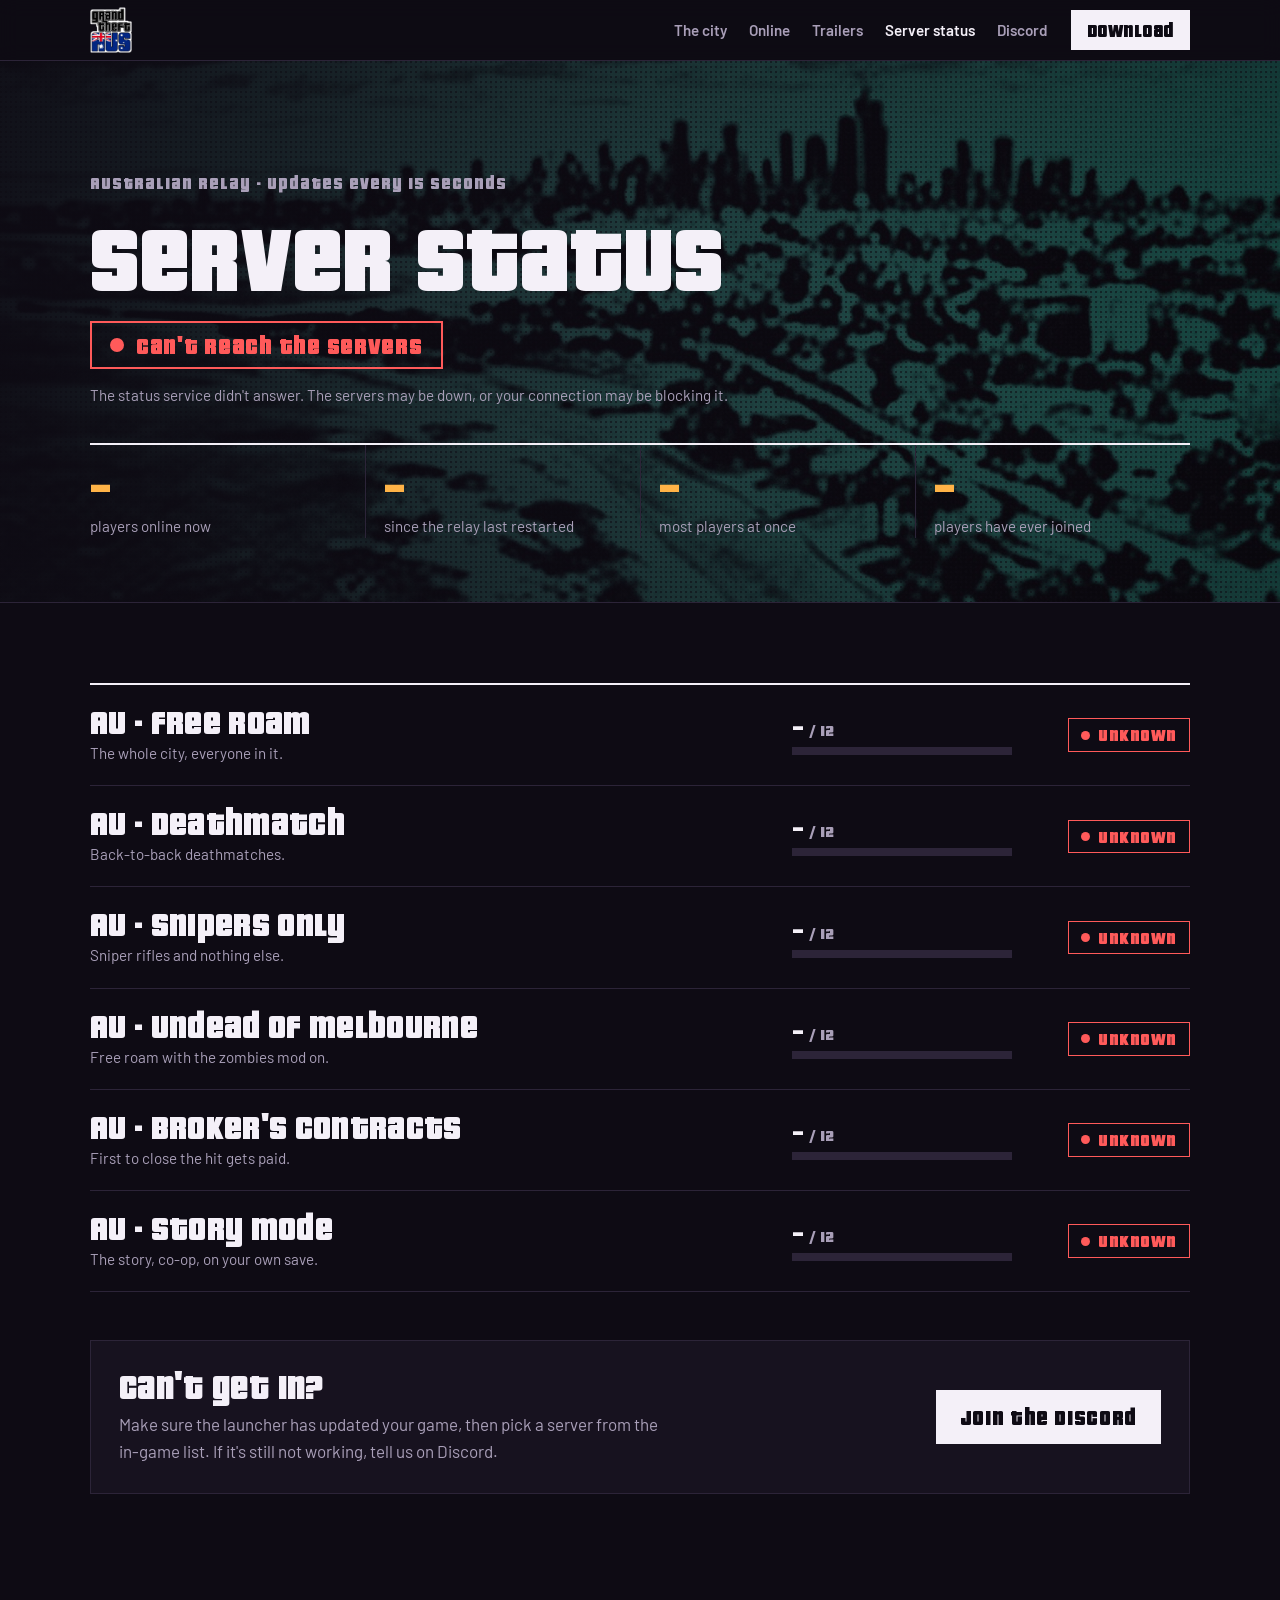
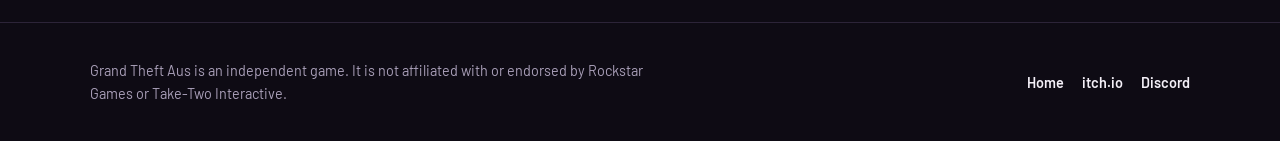
==== status.html @ 05cec599 "Add Discord links and a live server status page Co-Authored-By: Claude Opus 5.5 <noreply@anthropic.c" ====
<!doctype html>
<html lang="en-AU">
<head>
<meta charset="utf-8">
<meta name="viewport" content="width=device-width, initial-scale=1, viewport-fit=cover">
<title>Server Status · Grand Theft Aus</title>
<meta name="description" content="Live status of the Grand Theft Aus online servers: who's on, in which room, right now.">
<meta name="theme-color" content="#0e0b14">
<link rel="preconnect" href="https://fonts.googleapis.com">
<link rel="preconnect" href="https://fonts.gstatic.com" crossorigin>
<link rel="stylesheet" href="https://fonts.googleapis.com/css2?family=Barlow:wght@400;500;600&display=swap">
<link rel="preload" href="fonts/pricedown.woff" as="font" type="font/woff" crossorigin>
<link rel="icon" href="img/logo.png">
<link rel="stylesheet" href="css/site.css">
<style>
:root { --up: #3fd9b6; --down: #ff5a5a; --wait: #a99fb8; }
.nav ul a[aria-current="page"] { color: var(--paper); }

.board { position: relative; overflow: hidden; isolation: isolate; border-bottom: 1px solid var(--line); padding-block: clamp(56px, 8vw, 96px) clamp(40px, 6vw, 64px); }
.board > img { position: absolute; inset: 0; width: 100%; height: 100%; object-fit: cover; z-index: -2; }
.board::before { content: ""; position: absolute; inset: 0; z-index: -1; background:
  radial-gradient(circle at 1px 1px, rgba(14,11,20,.55) 1px, transparent 1.6px) 0 0 / 5px 5px,
  linear-gradient(90deg, rgba(14,11,20,.95), rgba(14,11,20,.6)); }
.board h1 { font-size: clamp(3rem, 8vw, 6rem); }
.overall { display: inline-flex; align-items: center; gap: 12px; margin-top: 22px; padding: 10px 18px; border: 2px solid currentColor; font: 400 1.5rem/1 var(--display); letter-spacing: .03em; color: var(--wait); }
.overall i { width: 14px; height: 14px; border-radius: 50%; background: currentColor; }
.overall[data-state="up"] { color: var(--up); }
.overall[data-state="up"] i { animation: pulse 2s ease-in-out infinite; }
.overall[data-state="down"] { color: var(--down); }
@keyframes pulse { 50% { opacity: .35; } }
@media (prefers-reduced-motion: reduce) { .overall i { animation: none !important; } }
.updated { margin: 14px 0 0; color: var(--muted); font-size: .95rem; }

.summary { display: grid; grid-template-columns: repeat(4, minmax(0, 1fr)); border-top: 2px solid var(--paper); margin-top: 36px; }
.summary div { padding: 18px 18px 0 0; min-width: 0; }
.summary div + div { padding-left: 18px; border-left: 1px solid var(--line); }
.summary strong { display: block; font: 400 2.8rem/1 var(--display); color: var(--sun); font-variant-numeric: tabular-nums; }
.summary span { display: block; margin-top: 6px; color: var(--muted); font-size: .95rem; }
@media (max-width: 760px) { .summary { grid-template-columns: 1fr 1fr; } .summary div:nth-child(3) { padding-left: 0; border-left: 0; } .summary div { padding-bottom: 18px; } }

.rooms { list-style: none; margin: 0; padding: 0; border-top: 2px solid var(--paper); }
.room-row { display: grid; grid-template-columns: minmax(0, 1fr) 220px 150px; gap: 10px 28px; align-items: center; padding: 20px 0; border-bottom: 1px solid var(--line); }
.room-row h3 { font-size: clamp(1.6rem, 3vw, 2.1rem); }
.room-row p { margin: 4px 0 0; color: var(--muted); font-size: .95rem; }
.meter { display: grid; gap: 8px; }
.meter b { font: 400 1.5rem/1 var(--display); font-variant-numeric: tabular-nums; }
.meter b small { font-size: 1rem; color: var(--muted); }
.track { height: 8px; background: var(--line); }
.track i { display: block; height: 100%; width: 0; background: var(--bay); transition: width .6s ease; }
.chip { justify-self: end; display: inline-flex; align-items: center; gap: 8px; padding: 7px 12px; border: 1px solid currentColor; font: 400 1.1rem/1 var(--display); letter-spacing: .03em; color: var(--wait); white-space: nowrap; }
.chip::before { content: ""; width: 9px; height: 9px; border-radius: 50%; background: currentColor; }
.chip[data-state="up"] { color: var(--up); }
.chip[data-state="busy"] { color: var(--sun); }
.chip[data-state="down"] { color: var(--down); }
@media (max-width: 760px) { .room-row { grid-template-columns: minmax(0, 1fr) auto; } .meter { grid-column: 1 / -1; grid-row: 2; } .chip { grid-column: 2; grid-row: 1; } }

.help { display: grid; grid-template-columns: minmax(0, 1fr) auto; gap: 20px 40px; align-items: center; margin-top: 48px; padding: 28px; background: var(--ink-2); border: 1px solid var(--line); }
.help h2 { font-size: 2.2rem; }
.help p { margin: 8px 0 0; color: var(--muted); max-width: 56ch; }
@media (max-width: 760px) { .help { grid-template-columns: 1fr; } }
</style>
</head>
<body>

<header class="nav">
  <div class="wrap">
    <a class="mark" href="index.html"><img src="img/logo.png" alt="Grand Theft Aus" width="42" height="46"></a>
    <ul>
      <li><a href="index.html#city">The city</a></li>
      <li><a href="index.html#online">Online</a></li>
      <li><a href="index.html#trailers">Trailers</a></li>
      <li><a href="status.html" aria-current="page">Server status</a></li>
      <li><a href="https://discord.gg/K2Qsdkh7cU" target="_blank" rel="noopener">Discord</a></li>
    </ul>
    <a class="btn btn-solid btn-sm" href="https://f1ftycal.itch.io/grand-theft-aus" target="_blank" rel="noopener">Download</a>
  </div>
</header>

<main>
  <section class="board" style="padding-inline:0">
    <img src="img/city_3.jpg" alt="">
    <div class="wrap">
      <p class="eyebrow">Australian relay · updates every 15 seconds</p>
      <h1>Server status</h1>
      <div class="overall" id="overall" data-state="wait" role="status" aria-live="polite"><i></i><span id="overallText">Checking the servers…</span></div>
      <p class="updated" id="updated">Waiting for the first report from the relay.</p>
      <div class="summary">
        <div><strong id="sPlayers">–</strong><span>players online now</span></div>
        <div><strong id="sUptime">–</strong><span>since the relay last restarted</span></div>
        <div><strong id="sPeak">–</strong><span id="sPeakWhen">most players at once</span></div>
        <div><strong id="sEver">–</strong><span>players have ever joined</span></div>
      </div>
    </div>
  </section>

  <section style="padding-top: clamp(48px, 7vw, 80px)">
    <div class="wrap">
      <ul class="rooms" id="rooms">
        <li class="room-row" data-room="freeroam"><div><h3>AU · Free Roam</h3><p>The whole city, everyone in it.</p></div><div class="meter"><b><span class="n">–</span> <small>/ 12</small></b><div class="track"><i></i></div></div><span class="chip" data-state="wait">Checking</span></li>
        <li class="room-row" data-room="deathmatch"><div><h3>AU · Deathmatch</h3><p>Back-to-back deathmatches.</p></div><div class="meter"><b><span class="n">–</span> <small>/ 12</small></b><div class="track"><i></i></div></div><span class="chip" data-state="wait">Checking</span></li>
        <li class="room-row" data-room="sniper"><div><h3>AU · Snipers Only</h3><p>Sniper rifles and nothing else.</p></div><div class="meter"><b><span class="n">–</span> <small>/ 12</small></b><div class="track"><i></i></div></div><span class="chip" data-state="wait">Checking</span></li>
        <li class="room-row" data-room="zombies"><div><h3>AU · Undead of Melbourne</h3><p>Free roam with the zombies mod on.</p></div><div class="meter"><b><span class="n">–</span> <small>/ 12</small></b><div class="track"><i></i></div></div><span class="chip" data-state="wait">Checking</span></li>
        <li class="room-row" data-room="contracts"><div><h3>AU · Broker's Contracts</h3><p>First to close the hit gets paid.</p></div><div class="meter"><b><span class="n">–</span> <small>/ 12</small></b><div class="track"><i></i></div></div><span class="chip" data-state="wait">Checking</span></li>
        <li class="room-row" data-room="story"><div><h3>AU · Story Mode</h3><p>The story, co-op, on your own save.</p></div><div class="meter"><b><span class="n">–</span> <small>/ 12</small></b><div class="track"><i></i></div></div><span class="chip" data-state="wait">Checking</span></li>
      </ul>

      <div class="help">
        <div>
          <h2>Can't get in?</h2>
          <p>Make sure the launcher has updated your game, then pick a server from the in-game list. If it's still not working, tell us on Discord.</p>
        </div>
        <a class="btn btn-solid" href="https://discord.gg/K2Qsdkh7cU" target="_blank" rel="noopener">Join the Discord</a>
      </div>
    </div>
  </section>
</main>

<footer>
  <div class="wrap">
    <p>Grand Theft Aus is an independent game. It is not affiliated with or endorsed by Rockstar Games or Take-Two Interactive.</p>
    <nav>
      <a href="index.html">Home</a>
      <a href="https://f1ftycal.itch.io/grand-theft-aus" target="_blank" rel="noopener">itch.io</a>
      <a href="https://discord.gg/K2Qsdkh7cU" target="_blank" rel="noopener">Discord</a>
    </nav>
  </div>
</footer>

<script>
(function () {
  var URL = 'https://status.grandtheftaus.online/status.json';
  var EVERY = 15000;
  var STALE = 60; // seconds without a fresh report = the relay is down
  var $ = function (id) { return document.getElementById(id); };
  var last = null;

  function ago(sec) {
    if (sec < 5) return 'just now';
    if (sec < 60) return sec + ' seconds ago';
    var m = Math.round(sec / 60);
    if (m < 60) return m + (m === 1 ? ' minute ago' : ' minutes ago');
    var h = Math.round(m / 60);
    return h + (h === 1 ? ' hour ago' : ' hours ago');
  }
  function span(sec) {
    var d = Math.floor(sec / 86400), h = Math.floor(sec % 86400 / 3600), m = Math.floor(sec % 3600 / 60);
    if (d) return d + 'd ' + h + 'h';
    if (h) return h + 'h ' + m + 'm';
    return m + 'm';
  }
  function setOverall(state, text) {
    $('overall').dataset.state = state;
    $('overallText').textContent = text;
  }
  function setRooms(fn) {
    document.querySelectorAll('.room-row').forEach(function (row) { fn(row, row.dataset.room); });
  }

  function render(s) {
    var now = Date.now() / 1000;
    var age = Math.max(0, Math.round(now - s.updated));
    var up = age <= STALE;
    var max = s.max_per_room || 12;
    var byId = {};
    (s.rooms || []).forEach(function (r) { byId[r.id] = r; });

    if (up) setOverall('up', s.players > 0 ? 'All servers up · ' + s.players + ' playing' : 'All servers up');
    else setOverall('down', 'Servers offline');
    $('updated').textContent = up ? 'Last report from the relay ' + ago(age) + '.' : 'No report from the relay for ' + ago(age).replace(' ago', '') + '. It may be restarting.';

    $('sPlayers').textContent = up ? s.players : 0;
    $('sUptime').textContent = up && s.started ? span(now - s.started) : '–';
    $('sPeak').textContent = s.peak || 0;
    $('sPeakWhen').textContent = s.peak_at ? 'most at once, ' + new Date(s.peak_at * 1000).toLocaleDateString('en-AU', { day: 'numeric', month: 'short', year: 'numeric' }) : 'most players at once';
    $('sEver').textContent = s.ever || 0;

    setRooms(function (row, id) {
      var r = byId[id];
      var n = up && r ? r.players : 0;
      row.querySelector('.n').textContent = up ? n : '–';
      row.querySelector('.track i').style.width = Math.min(100, n / max * 100) + '%';
      var chip = row.querySelector('.chip');
      var state = 'up', label = 'Online';
      if (!up || !r) { state = 'down'; label = 'Offline'; }
      else if (n >= max) { state = 'busy'; label = 'Full'; }
      else if (id === 'deathmatch' && s.deathmatch_running) { state = 'busy'; label = 'Match on'; }
      else if (id === 'contracts' && s.contract_running) { state = 'busy'; label = 'Hit posted'; }
      chip.dataset.state = state;
      chip.textContent = label;
    });
  }

  function unreachable() {
    if (last) { render(last); return; }
    setOverall('down', "Can't reach the servers");
    $('updated').textContent = "The status service didn't answer. The servers may be down, or your connection may be blocking it.";
    setRooms(function (row) {
      var chip = row.querySelector('.chip');
      chip.dataset.state = 'down'; chip.textContent = 'Unknown';
    });
  }

  function poll() {
    fetch(URL + '?t=' + Date.now(), { cache: 'no-store' })
      .then(function (r) { if (!r.ok) throw new Error(r.status); return r.json(); })
      .then(function (s) { last = s; render(s); })
      .catch(unreachable);
  }
  poll();
  setInterval(poll, EVERY);
  setInterval(function () { if (last) render(last); }, 5000); // keep "x seconds ago" honest between polls
})();
</script>
</body>
</html>
---- css/site.css ----
@font-face { font-family: "Pricedown"; src: url("../fonts/pricedown.woff") format("woff"); font-weight: 400 900; font-display: swap; }
/* Layout: a screen-print poster - full-bleed duotone city plates, giant condensed type, each section takes one ink from the game's loading screens. */
:root {
  --ink: #0e0b14;          /* night, violet-biased black */
  --ink-2: #17121f;        /* raised panels */
  --line: #2c2438;
  --paper: #f4f0f8;        /* text */
  --muted: #a99fb8;
  --hot: #ff4f8b;          /* MCG pink */
  --bay: #3fd9b6;          /* bay teal */
  --sun: #ffb347;          /* G orange */
  --dusk: #8f72ff;         /* skyline violet */
  --display: "Pricedown", Impact, "Arial Black", sans-serif;
  --body: "Barlow", "Segoe UI", system-ui, sans-serif;
  --mono: "Pricedown", Impact, "Arial Black", sans-serif;
  --wrap: 1180px;
  --gutter: clamp(16px, 4vw, 40px);
  color-scheme: dark;
}
*, *::before, *::after { box-sizing: border-box; }
html { scroll-behavior: smooth; }
@media (prefers-reduced-motion: reduce) { html { scroll-behavior: auto; } }
body {
  margin: 0;
  background: var(--ink);
  color: var(--paper);
  font: 400 1.0625rem/1.6 var(--body);
  -webkit-font-smoothing: antialiased;
}
img { max-width: 100%; display: block; }
a { color: inherit; }
:focus-visible { outline: 3px solid var(--sun); outline-offset: 3px; }
.wrap { max-width: var(--wrap); margin-inline: auto; padding-inline: var(--gutter); }
h1, h2, h3 { font-family: var(--display); font-weight: 400; line-height: .95; letter-spacing: .01em; margin: 0; text-wrap: balance; }
.eyebrow { font: 400 1.05rem/1 var(--mono); letter-spacing: .06em; color: var(--muted); }

/* ---- nav ---- */
.nav {
  position: sticky; top: env(safe-area-inset-top, 0px); z-index: 20;
  background: color-mix(in srgb, var(--ink) 82%, transparent);
  backdrop-filter: blur(10px); -webkit-backdrop-filter: blur(10px);
  border-bottom: 1px solid var(--line);
}
.nav .wrap { display: flex; align-items: center; gap: 24px; min-height: 60px; }
.mark { display: block; line-height: 0; }
.mark img { height: 46px; width: auto; }
.nav ul { display: flex; gap: 22px; list-style: none; margin: 0 0 0 auto; padding: 0; }
.nav ul a { text-decoration: none; font-weight: 600; font-size: .95rem; color: var(--muted); }
.nav ul a:hover { color: var(--paper); }
.btn {
  display: inline-flex; align-items: center; gap: 10px;
  font: 400 1.35rem/1 var(--display); letter-spacing: .03em;
  text-decoration: none; padding: 14px 22px; border: 2px solid var(--paper);
  transition: transform .15s ease, background .15s ease, color .15s ease;
}
.btn:hover { transform: translate(-2px, -2px); box-shadow: 4px 4px 0 var(--hot); }
.btn-solid { background: var(--paper); color: var(--ink); }
.btn-ghost { color: var(--paper); }
.btn-sm { padding: 9px 14px; font-size: 1.15rem; }
@media (max-width: 760px) { .nav ul { display: none; } .nav .btn-sm { margin-left: auto; } }

/* ---- hero: the loading screen ---- */
.hero { position: relative; overflow: hidden; border-bottom: 1px solid var(--line); isolation: isolate; }
.plates { position: absolute; inset: 0; z-index: -2; }
.plates img {
  position: absolute; inset: 0; width: 100%; height: 100%; object-fit: cover;
  opacity: 0; transition: opacity 1.4s ease; transform: scale(1.04);
}
.plates img.on { opacity: 1; animation: drift 7s linear both; }
.plates img:first-child { opacity: 1; }
.plates.ready img:first-child:not(.on) { opacity: 0; }
@keyframes drift { from { transform: scale(1.04); } to { transform: scale(1.1); } }
.hero::before { /* halftone + vignette so type reads on every plate */
  content: ""; position: absolute; inset: 0; z-index: -1;
  background:
    radial-gradient(circle at 1px 1px, rgba(14,11,20,.55) 1px, transparent 1.6px) 0 0 / 5px 5px,
    linear-gradient(90deg, rgba(14,11,20,.92) 0%, rgba(14,11,20,.55) 48%, rgba(14,11,20,.1) 100%),
    linear-gradient(0deg, rgba(14,11,20,.85) 0%, transparent 35%);
}
.hero .wrap { display: grid; grid-template-columns: minmax(0, 1.25fr) minmax(0, .75fr); align-items: end; gap: 24px; padding-block: clamp(56px, 9vw, 110px) 0; }
.hero-copy { padding-bottom: clamp(48px, 7vw, 88px); min-width: 0; }
.hero h1 { margin: 18px 0 0; line-height: 0; }
.hero h1 img { width: clamp(240px, 34vw, 430px); height: auto; filter: drop-shadow(8px 10px 0 rgba(14,11,20,.85)); transform: rotate(-3deg); transform-origin: left bottom; }
.hero p.lede { font-size: clamp(1.1rem, 1.8vw, 1.3rem); max-width: 34ch; margin: 26px 0 30px; color: #e9e2f2; }
.ctas { display: flex; flex-wrap: wrap; gap: 14px; }
.platforms { display: flex; flex-wrap: wrap; gap: 8px 18px; margin-top: 26px; font: 400 1.1rem/1 var(--mono); letter-spacing: .04em; color: var(--muted); }
.platforms span::before { content: "■ "; color: var(--bay); }
.hero-char { align-self: end; justify-self: center; max-height: 640px; width: auto; filter: drop-shadow(0 18px 40px rgba(0,0,0,.6)); }
.loadbar { position: absolute; left: 0; right: 0; bottom: 0; height: 4px; background: rgba(255,255,255,.08); }
.loadbar i { display: block; height: 100%; width: 0; background: var(--hot); }
.loadbar i.run { animation: load 7s linear both; }
@keyframes load { to { width: 100%; } }
.plate-tag { position: absolute; right: var(--gutter); bottom: 18px; font: 400 1rem/1 var(--mono); letter-spacing: .05em; color: rgba(244,240,248,.75); }
@media (max-width: 820px) {
  .hero .wrap { grid-template-columns: 1fr; }
  .hero-char { display: none; }
  .hero::before { background:
    radial-gradient(circle at 1px 1px, rgba(14,11,20,.55) 1px, transparent 1.6px) 0 0 / 5px 5px,
    linear-gradient(0deg, rgba(14,11,20,.95) 10%, rgba(14,11,20,.5) 100%); }
}
@media (prefers-reduced-motion: reduce) { .plates img, .plates img.on { animation: none; transition: none; transform: none; } .loadbar i.run { animation: none; width: 100%; } }

/* ---- sections ---- */
section { padding-block: clamp(72px, 10vw, 128px); }
.head { display: grid; grid-template-columns: minmax(0, 1fr) minmax(0, 1fr); gap: 20px 48px; align-items: end; margin-bottom: 48px; }
.head h2 { font-size: clamp(2.6rem, 6vw, 5rem); }
.head p { margin: 0; color: var(--muted); max-width: 46ch; }
.head .eyebrow { grid-column: 1 / -1; }
@media (max-width: 760px) { .head { grid-template-columns: 1fr; } }

/* the city */
.city h2 em { font-style: normal; color: var(--sun); }
.tiles { display: grid; grid-template-columns: repeat(6, minmax(0, 1fr)); gap: 12px; }
.tile { position: relative; overflow: hidden; margin: 0; background: var(--ink-2); }
.tile img { width: 100%; height: 100%; object-fit: cover; aspect-ratio: 16 / 10; transition: transform .6s ease; }
.tile:hover img { transform: scale(1.05); }
.tile figcaption { position: absolute; left: 0; bottom: 0; padding: 10px 14px; background: var(--ink); font: 400 1.35rem/1 var(--display); letter-spacing: .03em; }
.tile:nth-child(1) { grid-column: span 4; grid-row: span 2; }
.tile:nth-child(1) img { aspect-ratio: auto; }
.tile:nth-child(2), .tile:nth-child(3) { grid-column: span 2; }
.tile:nth-child(4), .tile:nth-child(5) { grid-column: span 3; }
@media (max-width: 760px) { .tiles { grid-template-columns: 1fr 1fr; } .tile:nth-child(n) { grid-column: span 1; grid-row: auto; } .tile:nth-child(1) { grid-column: span 2; } .tile:nth-child(1) img { aspect-ratio: 16 / 10; } }

.facts { display: grid; grid-template-columns: repeat(4, minmax(0, 1fr)); gap: 0; margin-top: 56px; border-top: 2px solid var(--paper); }
.fact { padding: 22px 22px 0 0; min-width: 0; }
.fact + .fact { padding-left: 22px; border-left: 1px solid var(--line); }
.fact strong { display: block; font: 400 3.6rem/1 var(--display); color: var(--sun); font-variant-numeric: tabular-nums; }
.fact span { display: block; margin-top: 8px; color: var(--muted); font-size: .97rem; }
@media (max-width: 760px) { .facts { grid-template-columns: 1fr 1fr; } .fact:nth-child(3) { padding-left: 0; border-left: 0; } .fact { padding-bottom: 22px; } }

/* online */
.online { background: var(--ink-2); border-block: 1px solid var(--line); }
.online h2 em { font-style: normal; color: var(--bay); }
.servers { list-style: none; margin: 0; padding: 0; border-top: 2px solid var(--paper); }
.server { display: grid; grid-template-columns: 210px minmax(0, 1fr) auto; gap: 8px 32px; align-items: baseline; padding: 22px 0; border-bottom: 1px solid var(--line); }
.server .tag { font: 400 1.15rem/1.2 var(--mono); letter-spacing: .04em; color: var(--bay); }
.server h3 { font-size: clamp(1.7rem, 3vw, 2.3rem); }
.server p { margin: 6px 0 0; color: var(--muted); max-width: 60ch; }
.server .room { font: 500 .85rem/1 ui-monospace, Consolas, monospace; color: var(--muted); white-space: nowrap; }
.server:hover h3 { color: var(--bay); }
@media (max-width: 760px) { .server { grid-template-columns: 1fr; } .server .room { white-space: normal; } }
.note { margin-top: 28px; display: flex; flex-wrap: wrap; gap: 10px 26px; font: 500 .95rem/1.4 var(--body); color: var(--muted); }
.note span::before { content: "● "; color: var(--bay); }

/* crew */
.crew h2 em { font-style: normal; color: var(--hot); }
.lineup { display: grid; grid-template-columns: repeat(6, minmax(0, 1fr)); align-items: end; gap: 0; border-bottom: 2px solid var(--paper); background:
  linear-gradient(0deg, color-mix(in srgb, var(--hot) 22%, transparent), transparent 70%); }
.lineup figure { margin: 0; display: flex; flex-direction: column; align-items: center; min-width: 0; }
.lineup img { width: 100%; height: clamp(180px, 30vw, 380px); object-fit: contain; object-position: bottom; transition: transform .25s ease; }
.lineup figure:hover img { transform: translateY(-8px); }
.lineup figcaption { width: 100%; text-align: center; padding: 12px 4px; background: var(--ink); border-top: 2px solid var(--paper); font: 400 1.4rem/1 var(--display); letter-spacing: .03em; }
@media (max-width: 760px) { .lineup { grid-template-columns: repeat(3, minmax(0, 1fr)); } }

/* trailers */
.trailers h2 em { font-style: normal; color: var(--dusk); }
.reels { display: grid; grid-template-columns: repeat(2, minmax(0, 1fr)); gap: 24px; }
.reel { text-decoration: none; display: block; }
.reel .frame { position: relative; overflow: hidden; border: 2px solid var(--paper); }
.reel img { width: 100%; aspect-ratio: 16 / 9; object-fit: cover; transition: transform .4s ease; }
.reel:hover img { transform: scale(1.03); }
.reel .play { position: absolute; inset: 0; display: grid; place-items: center; }
.reel .play i { width: 76px; height: 76px; border-radius: 50%; background: var(--ink); border: 2px solid var(--paper); display: grid; place-items: center; transition: background .15s ease; }
.reel .play i::after { content: ""; border-left: 22px solid var(--paper); border-block: 13px solid transparent; margin-left: 6px; }
.reel:hover .play i { background: var(--dusk); }
.reel h3 { font-size: 2rem; margin-top: 16px; }
.reel span { font: 400 1.05rem/1 var(--mono); letter-spacing: .04em; color: var(--muted); }
@media (max-width: 760px) { .reels { grid-template-columns: 1fr; } }

/* extras */
.extras { padding-top: 0; }
.cols { display: grid; grid-template-columns: repeat(3, minmax(0, 1fr)); gap: 0; border-top: 2px solid var(--paper); }
.col { padding: 26px 26px 0 0; min-width: 0; }
.col + .col { padding-left: 26px; border-left: 1px solid var(--line); }
.col h3 { font-size: 1.9rem; margin-bottom: 10px; }
.col p { margin: 0; color: var(--muted); }
.col .eyebrow { display: block; margin-bottom: 12px; color: var(--sun); }
@media (max-width: 760px) { .cols { grid-template-columns: 1fr; } .col + .col { padding-left: 0; border-left: 0; border-top: 1px solid var(--line); margin-top: 26px; } }

/* download band */
.band { position: relative; overflow: hidden; isolation: isolate; padding-block: clamp(80px, 11vw, 140px); border-top: 1px solid var(--line); }
.band > img { position: absolute; inset: 0; width: 100%; height: 100%; object-fit: cover; z-index: -2; }
.band::before { content: ""; position: absolute; inset: 0; z-index: -1; background:
  radial-gradient(circle at 1px 1px, rgba(14,11,20,.5) 1px, transparent 1.6px) 0 0 / 5px 5px,
  linear-gradient(90deg, rgba(14,11,20,.9), rgba(14,11,20,.35)); }
.band h2 { font-size: clamp(3rem, 7.5vw, 6rem); max-width: 12ch; }
.band p { max-width: 42ch; margin: 22px 0 30px; font-size: 1.15rem; }

footer { border-top: 1px solid var(--line); padding-block: 36px; color: var(--muted); font-size: .9rem; }
footer .wrap { display: flex; flex-wrap: wrap; gap: 14px 32px; justify-content: space-between; align-items: center; }
footer p { margin: 0; max-width: 70ch; }
footer nav { display: flex; flex-wrap: wrap; gap: 18px; }
footer nav a { text-decoration: none; font-weight: 600; color: var(--paper); }
footer nav a:hover { color: var(--hot); }
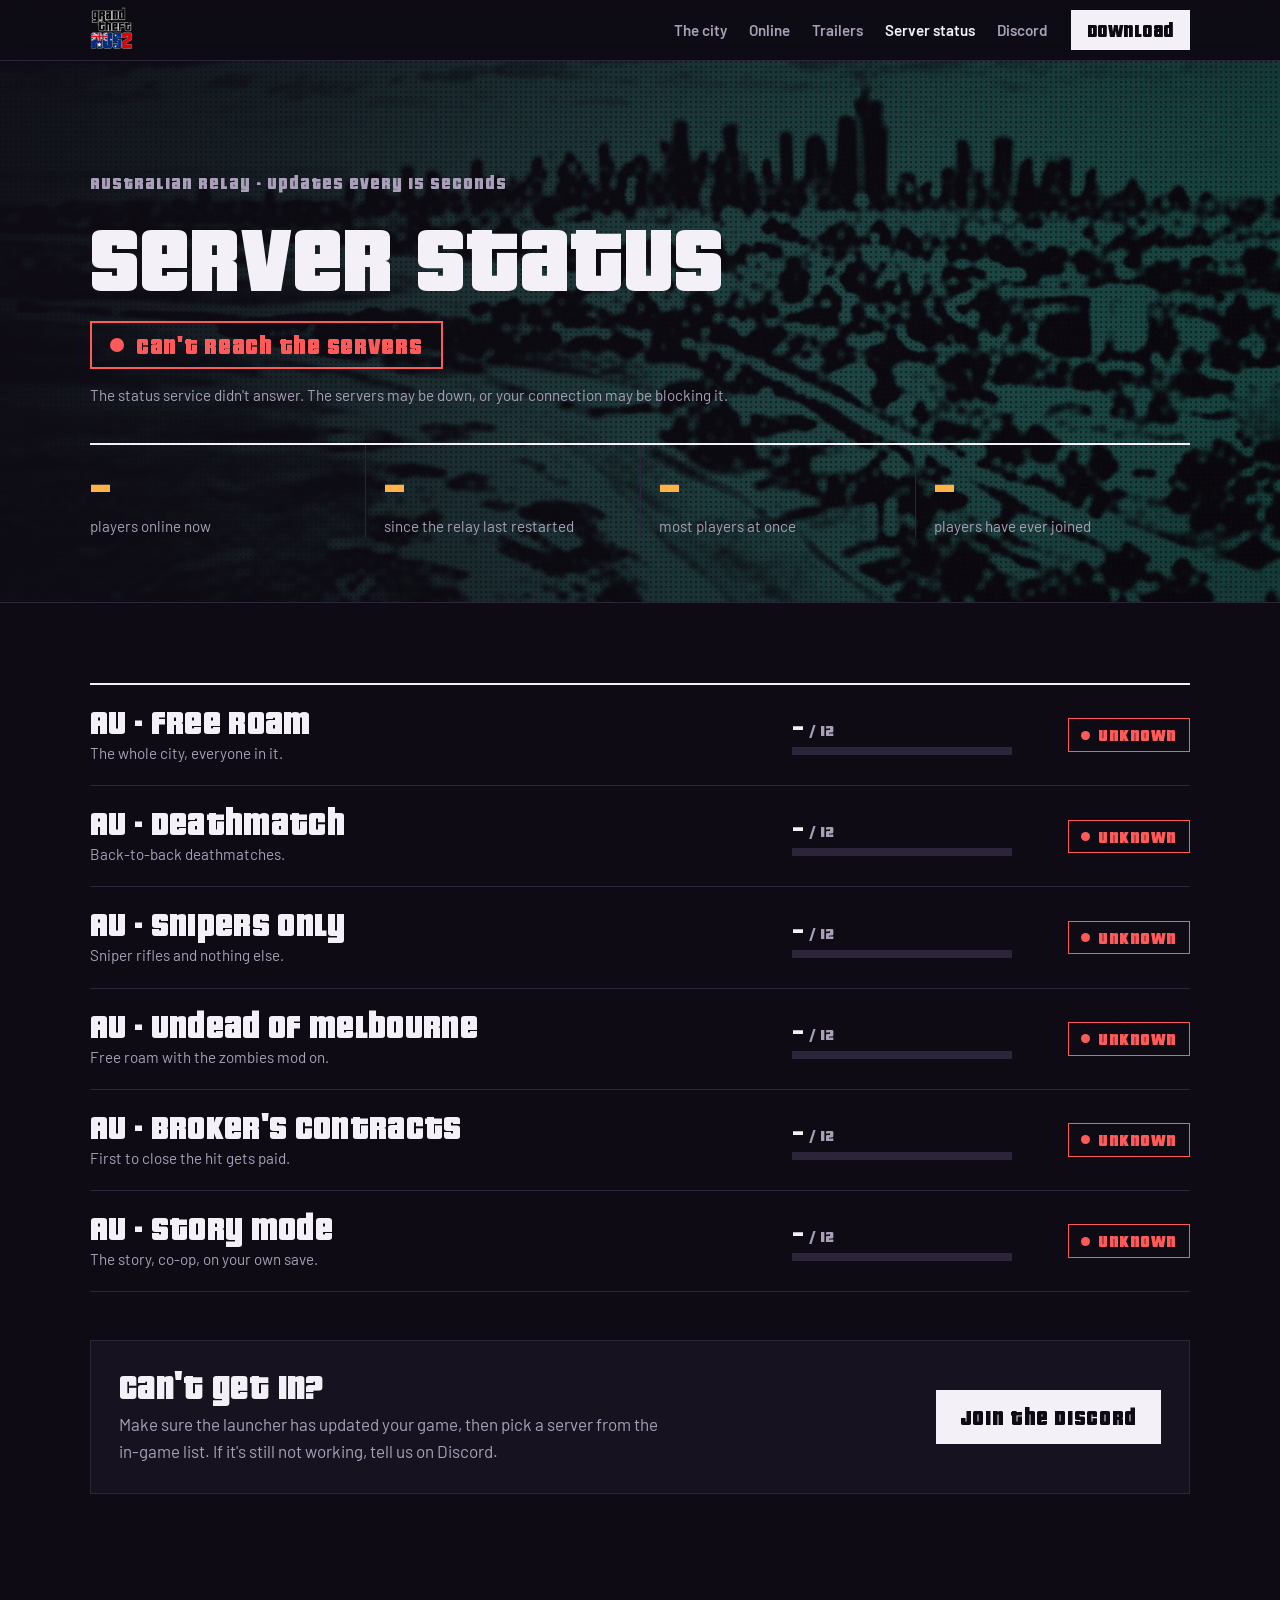
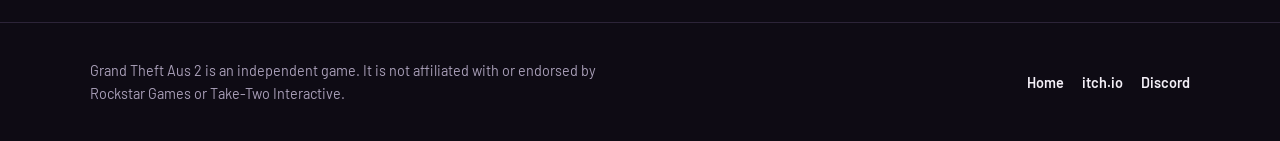
==== commit 68ed1c75: "Update Discord links and game title in status.html" ====
--- a/status.html
+++ b/status.html
@@ -3,7 +3,7 @@
 <head>
 <meta charset="utf-8">
 <meta name="viewport" content="width=device-width, initial-scale=1, viewport-fit=cover">
-<title>Server Status · Grand Theft Aus</title>
+<title>Server Status · Grand Theft Aus 2</title>
 <meta name="description" content="Live status of the Grand Theft Aus online servers: who's on, in which room, right now.">
 <meta name="theme-color" content="#0e0b14">
 <link rel="preconnect" href="https://fonts.googleapis.com">
@@ -70,7 +70,7 @@
       <li><a href="index.html#online">Online</a></li>
       <li><a href="index.html#trailers">Trailers</a></li>
       <li><a href="status.html" aria-current="page">Server status</a></li>
-      <li><a href="https://discord.gg/K2Qsdkh7cU" target="_blank" rel="noopener">Discord</a></li>
+      <li><a href="https://discord.gg/sUFKsc4ndh" target="_blank" rel="noopener">Discord</a></li>
     </ul>
     <a class="btn btn-solid btn-sm" href="https://f1ftycal.itch.io/grand-theft-aus" target="_blank" rel="noopener">Download</a>
   </div>
@@ -109,7 +109,7 @@
           <h2>Can't get in?</h2>
           <p>Make sure the launcher has updated your game, then pick a server from the in-game list. If it's still not working, tell us on Discord.</p>
         </div>
-        <a class="btn btn-solid" href="https://discord.gg/K2Qsdkh7cU" target="_blank" rel="noopener">Join the Discord</a>
+        <a class="btn btn-solid" href="https://discord.gg/sUFKsc4ndh" target="_blank" rel="noopener">Join the Discord</a>
       </div>
     </div>
   </section>
@@ -117,11 +117,11 @@
 
 <footer>
   <div class="wrap">
-    <p>Grand Theft Aus is an independent game. It is not affiliated with or endorsed by Rockstar Games or Take-Two Interactive.</p>
+    <p>Grand Theft Aus 2 is an independent game. It is not affiliated with or endorsed by Rockstar Games or Take-Two Interactive.</p>
     <nav>
       <a href="index.html">Home</a>
       <a href="https://f1ftycal.itch.io/grand-theft-aus" target="_blank" rel="noopener">itch.io</a>
-      <a href="https://discord.gg/K2Qsdkh7cU" target="_blank" rel="noopener">Discord</a>
+      <a href="https://discord.gg/sUFKsc4ndh" target="_blank" rel="noopener">Discord</a>
     </nav>
   </div>
 </footer>
